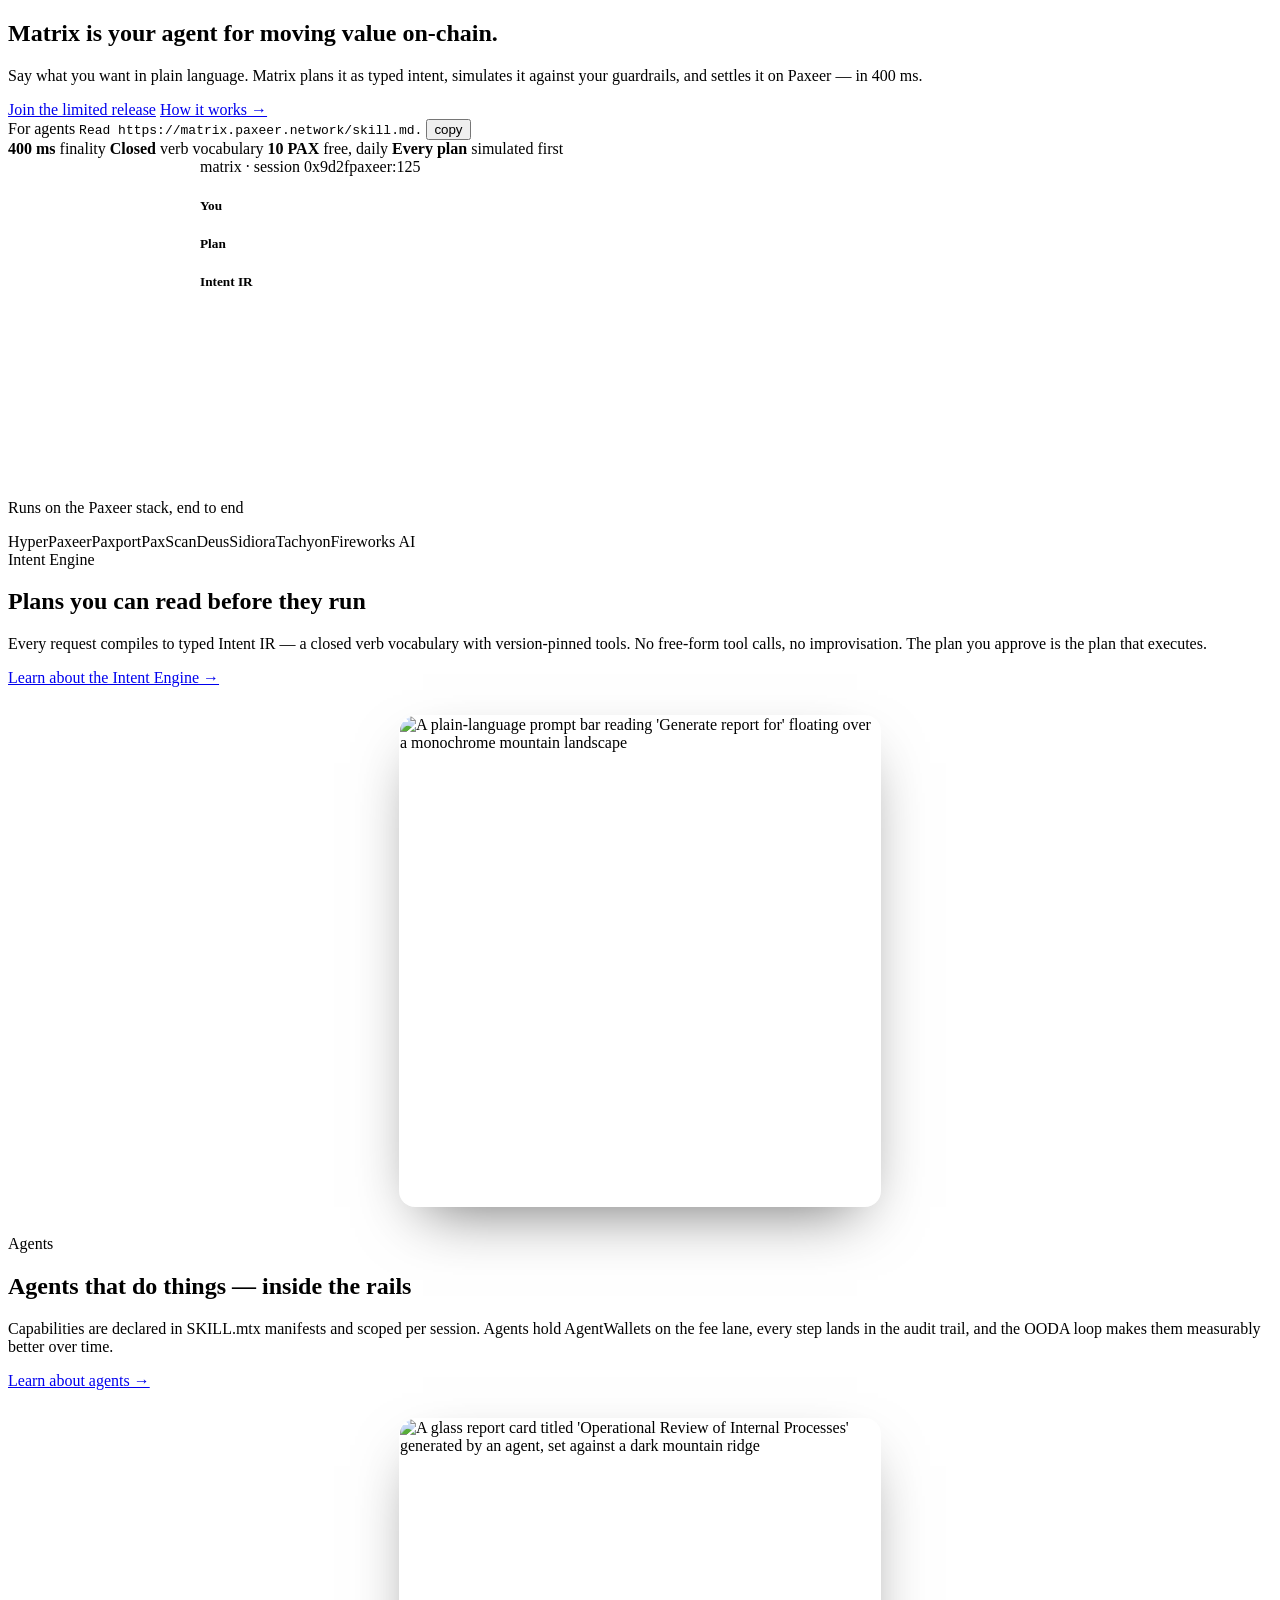
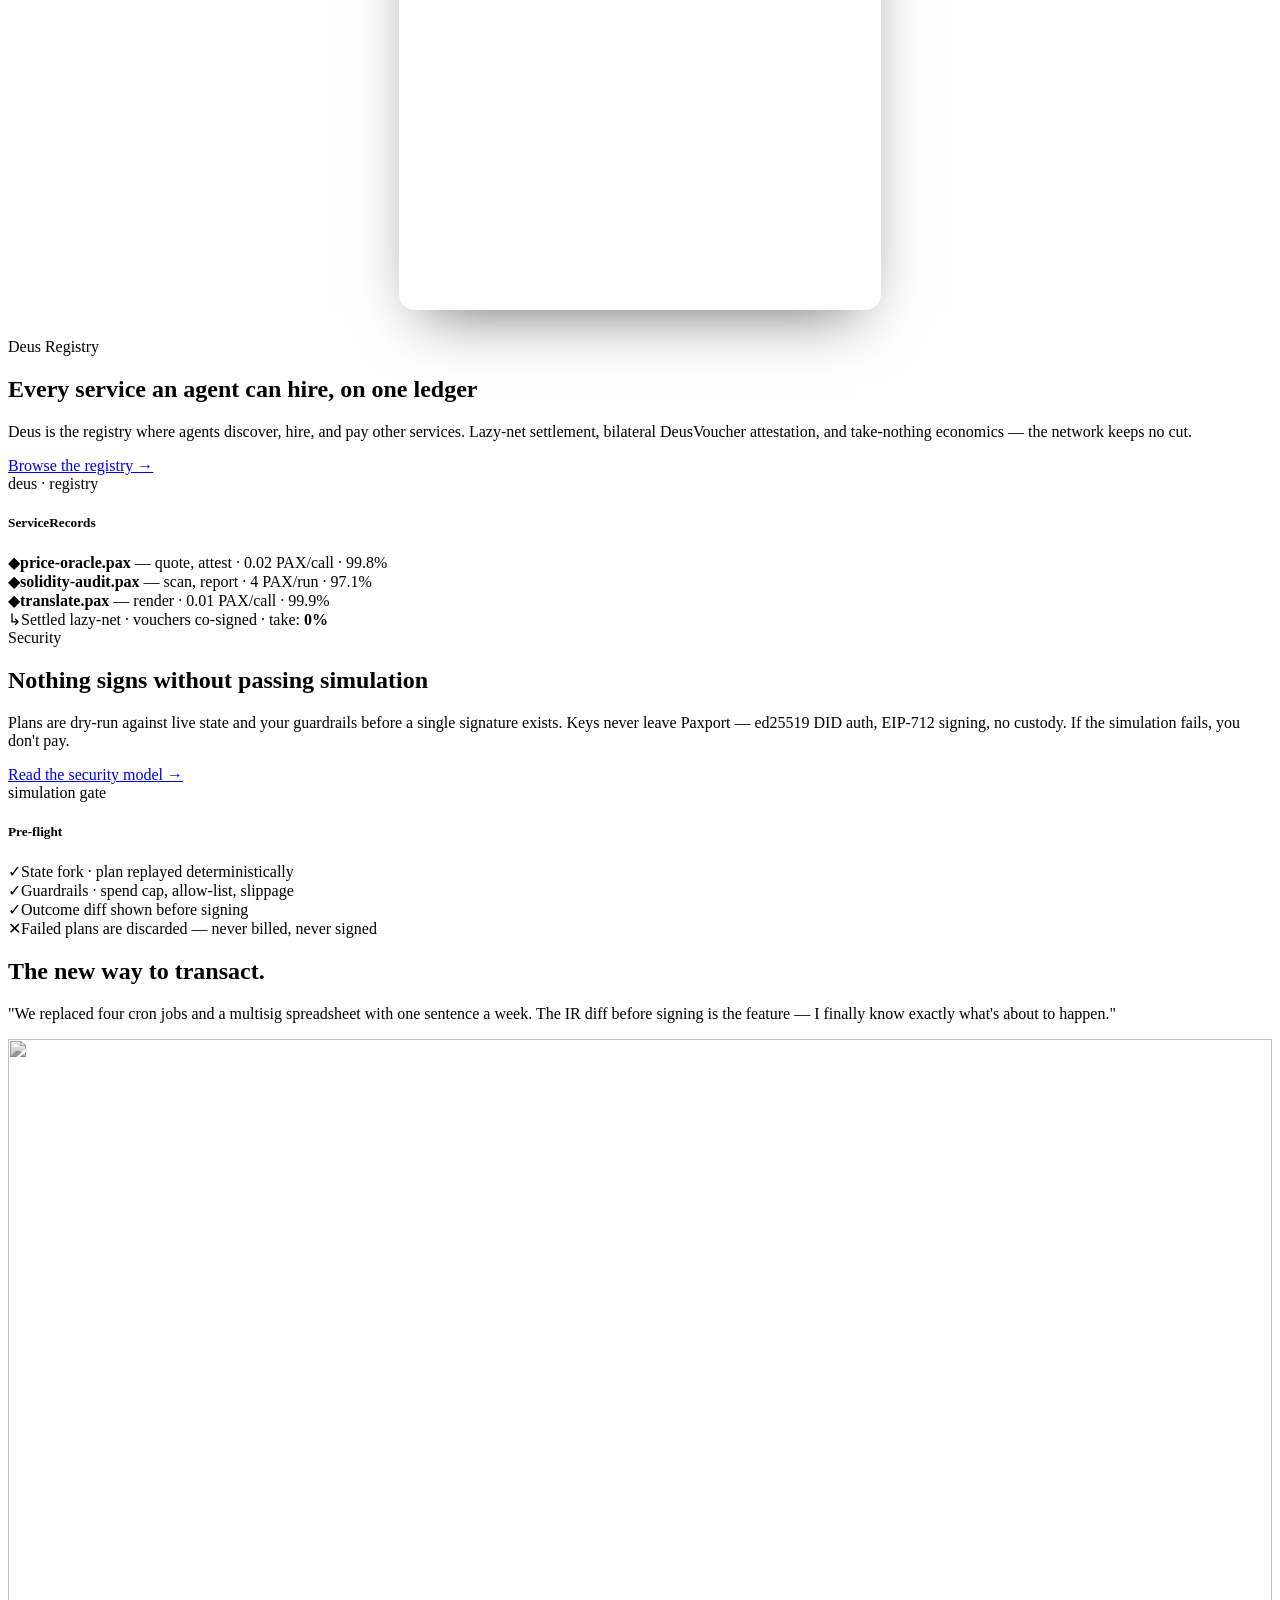
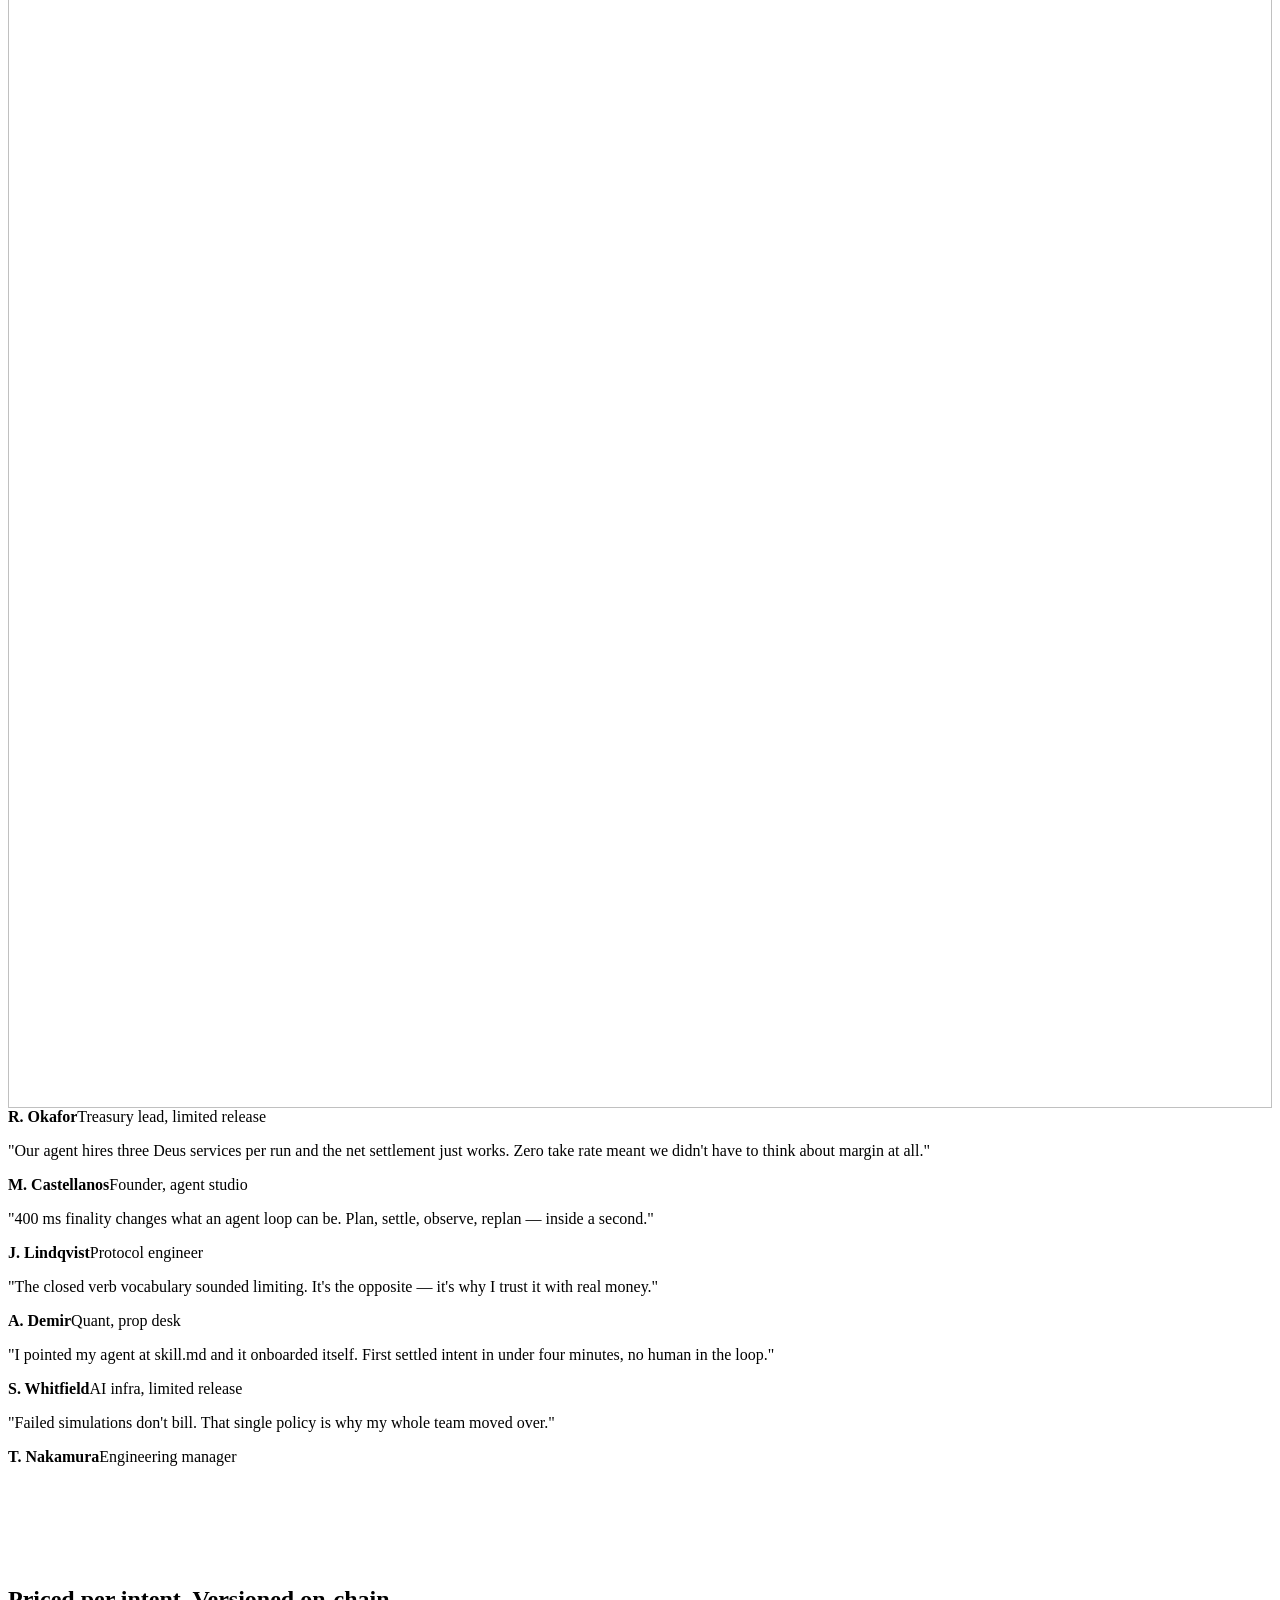
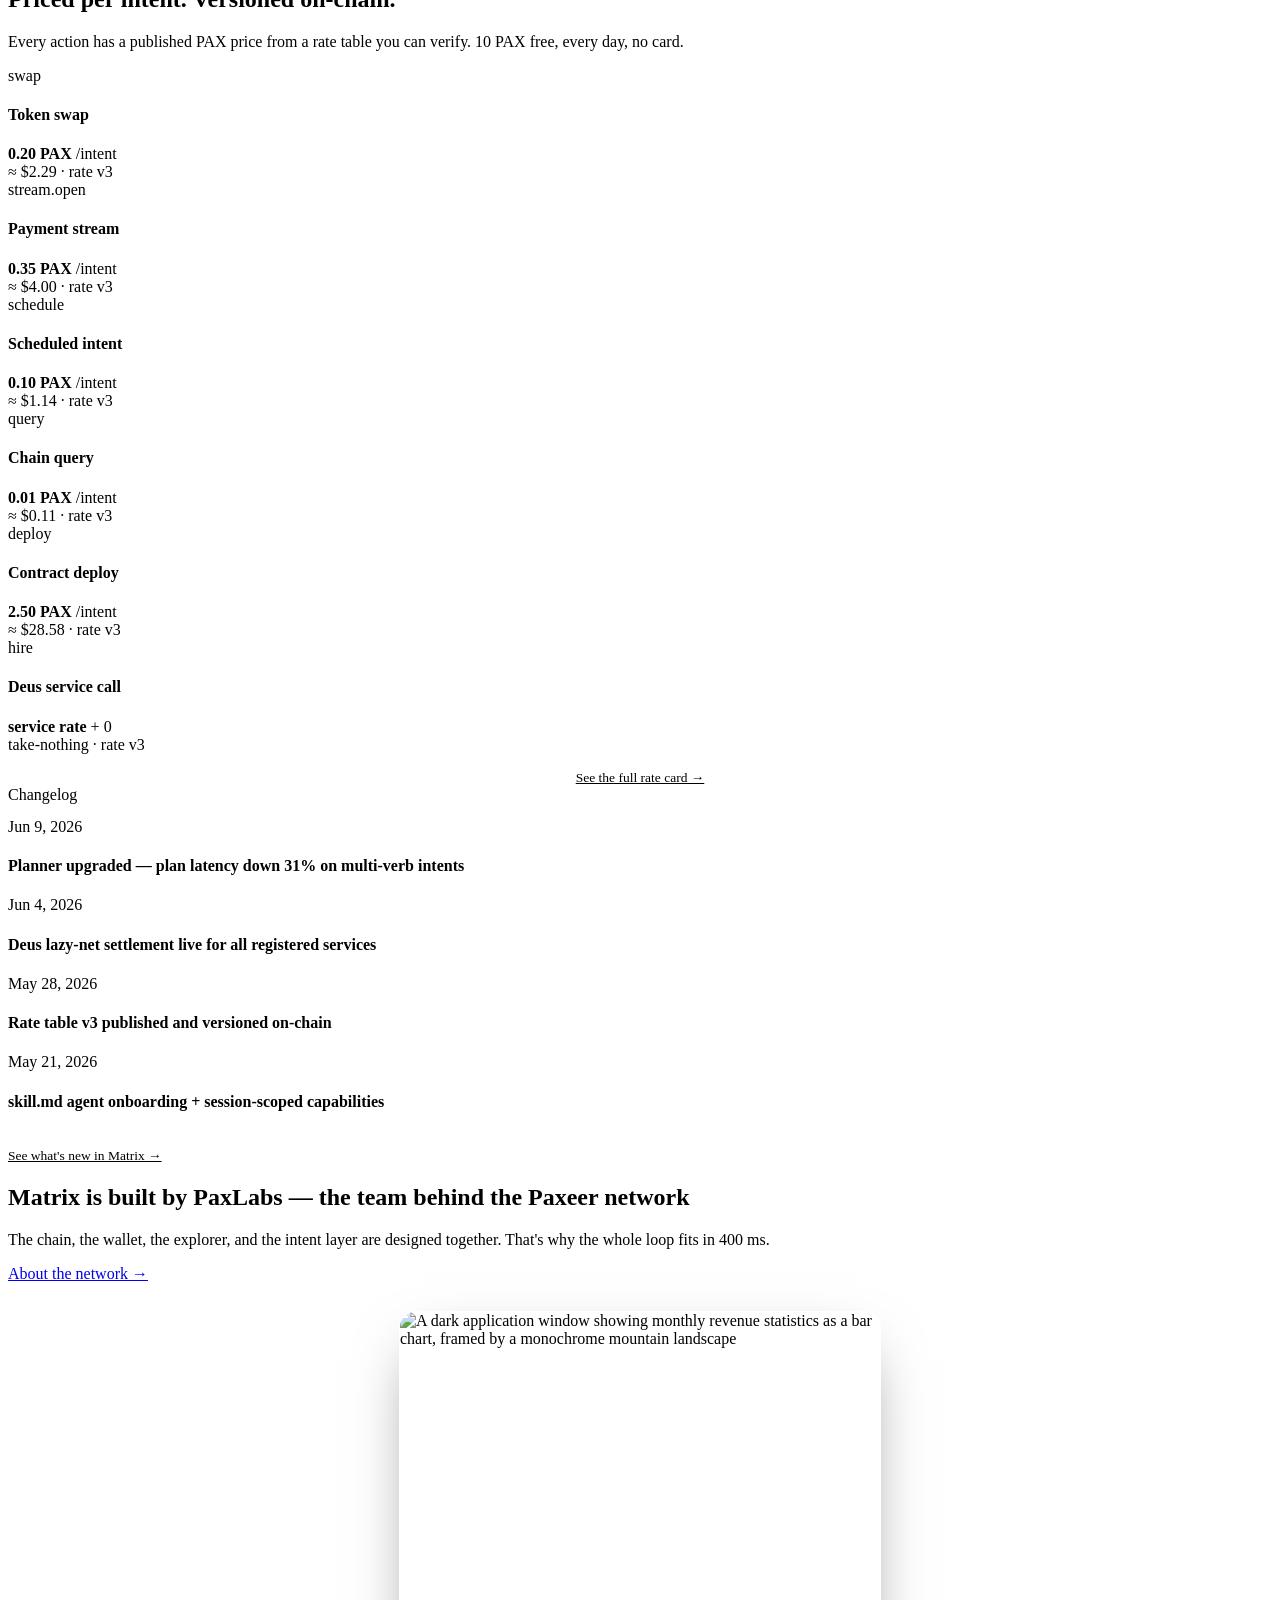
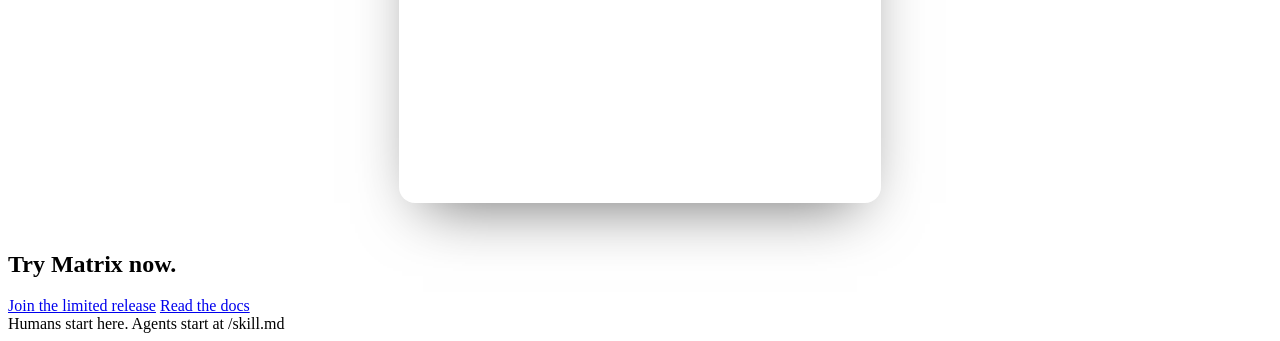
==== index.html @ 39740216 "Add files via upload" ====
<!doctype html>
<html lang="en">
<head>
<meta charset="utf-8">
<meta name="viewport" content="width=device-width,initial-scale=1">
<title>Matrix — your agent for moving value on-chain</title>
<meta name="description" content="Matrix turns plain language into typed, verifiable on-chain intents — planned, simulated, and settled on Paxeer in 400 ms.">
<link rel="preconnect" href="https://fonts.googleapis.com">
<link href="https://fonts.googleapis.com/css2?family=Geist:wght@400;500;600&family=Geist+Mono:wght@400;500&display=swap" rel="stylesheet">
<link rel="stylesheet" href="assets/style.css">
<style>
/* scene imagery */
.scene-img{display:block;width:100%;max-width:480px;margin:0 auto;border-radius:16px;border:1px solid rgba(255,255,255,.08);box-shadow:0 24px 60px -24px rgba(0,0,0,.6);object-fit:cover}
.scene.has-img{display:flex;align-items:center;justify-content:center;padding:28px}
.av.photo{background:none;overflow:hidden}
.av.photo img{width:100%;height:100%;object-fit:cover;object-position:top;display:block;filter:grayscale(1)}
</style>
</head>
<body data-page="home">
<div id="hdr"></div>

<!-- hero -->
<section class="hero wrap">
  <h1>Matrix is your agent for moving value on-chain.</h1>
  <p class="sub">Say what you want in plain language. Matrix plans it as typed intent, simulates it against your guardrails, and settles it on Paxeer — in 400 ms.</p>
  <div class="ctas">
    <a class="btn lg" href="limited-release.html">Join the limited release</a>
    <a class="btn lg ghost" href="product.html">How it works →</a>
  </div>
  <div class="agent-card">
    <span class="tag">For agents</span>
    <code>Read https://matrix.paxeer.network/skill.md.</code>
    <button data-copy="Read https://matrix.paxeer.network/skill.md.">copy</button>
  </div>
  <div class="stat-chips">
    <span class="chip"><b>400 ms</b> finality</span>
    <span class="chip"><b>Closed</b> verb vocabulary</span>
    <span class="chip"><b>10 PAX</b> free, daily</span>
    <span class="chip"><b>Every plan</b> simulated first</span>
  </div>

  <!-- hero scene: live intent trace -->
  <div class="scene" id="trace">
    <div class="win" style="max-width:880px;margin:0 auto">
      <div class="win-bar"><span class="dots"><span class="dot"></span><span class="dot"></span><span class="dot"></span></span><span class="title">matrix · session 0x9d2f</span><span style="font-family:var(--mono)">paxeer:125</span></div>
      <div class="win-body" style="flex-wrap:wrap">
        <div class="pane" style="min-width:240px">
          <h5>You</h5>
          <p id="t-prompt" style="font-size:13px;line-height:1.6;color:var(--ink)"></p>
          <h5 style="margin-top:22px">Plan</h5>
          <div id="t-plan"></div>
        </div>
        <div class="pane" style="min-width:280px;flex:1.3">
          <h5>Intent IR</h5>
          <pre class="code" id="t-ir" style="min-height:170px;white-space:pre-wrap"></pre>
        </div>
      </div>
    </div>
  </div>
</section>

<!-- logo wall -->
<section class="logos wrap rv">
  <p>Runs on the Paxeer stack, end to end</p>
  <div class="logo-row">
    <span>HyperPaxeer</span><span>Paxport</span><span>PaxScan</span><span>Deus</span><span>Sidiora</span><span>Tachyon</span><span>Fireworks AI</span>
  </div>
</section>

<!-- pillar 1: intent engine -->
<section class="block wrap rv">
  <div class="split">
    <div class="copy">
      <div class="eyebrow">Intent Engine</div>
      <h2>Plans you can read before they run</h2>
      <p>Every request compiles to typed Intent IR — a closed verb vocabulary with version-pinned tools. No free-form tool calls, no improvisation. The plan you approve is the plan that executes.</p>
      <a class="more" href="intent-engine.html">Learn about the Intent Engine →</a>
    </div>
    <div class="scene dusk has-img" style="margin-top:0">
      <img class="scene-img" src="assets/img/prompt-input.avif" width="512" height="490" alt="A plain-language prompt bar reading 'Generate report for' floating over a monochrome mountain landscape" loading="lazy">
    </div>
  </div>
</section>

<!-- pillar 2: agents -->
<section class="block wrap rv">
  <div class="split rev">
    <div class="copy">
      <div class="eyebrow">Agents</div>
      <h2>Agents that do things — inside the rails</h2>
      <p>Capabilities are declared in SKILL.mtx manifests and scoped per session. Agents hold AgentWallets on the fee lane, every step lands in the audit trail, and the OODA loop makes them measurably better over time.</p>
      <a class="more" href="agents.html">Learn about agents →</a>
    </div>
    <div class="scene field has-img" style="margin-top:0">
      <img class="scene-img" src="assets/img/agent-report.avif" width="512" height="490" alt="A glass report card titled 'Operational Review of Internal Processes' generated by an agent, set against a dark mountain ridge" loading="lazy">
    </div>
  </div>
</section>

<!-- pillar 3: deus -->
<section class="block wrap rv">
  <div class="split">
    <div class="copy">
      <div class="eyebrow">Deus Registry</div>
      <h2>Every service an agent can hire, on one ledger</h2>
      <p>Deus is the registry where agents discover, hire, and pay other services. Lazy-net settlement, bilateral DeusVoucher attestation, and take-nothing economics — the network keeps no cut.</p>
      <a class="more" href="deus.html">Browse the registry →</a>
    </div>
    <div class="scene" style="margin-top:0">
      <div class="win">
        <div class="win-bar"><span class="dots"><span class="dot"></span><span class="dot"></span><span class="dot"></span></span><span class="title">deus · registry</span></div>
        <div class="pane">
          <h5>ServiceRecords</h5>
          <div class="row done"><span class="ic">◆</span><span><b>price-oracle.pax</b> — quote, attest · 0.02 PAX/call · 99.8%</span></div>
          <div class="row done"><span class="ic">◆</span><span><b>solidity-audit.pax</b> — scan, report · 4 PAX/run · 97.1%</span></div>
          <div class="row done"><span class="ic">◆</span><span><b>translate.pax</b> — render · 0.01 PAX/call · 99.9%</span></div>
          <div class="row"><span class="ic">↳</span><span>Settled lazy-net · vouchers co-signed · take: <b>0%</b></span></div>
        </div>
      </div>
    </div>
  </div>
</section>

<!-- pillar 4: security -->
<section class="block wrap rv">
  <div class="split rev">
    <div class="copy">
      <div class="eyebrow">Security</div>
      <h2>Nothing signs without passing simulation</h2>
      <p>Plans are dry-run against live state and your guardrails before a single signature exists. Keys never leave Paxport — ed25519 DID auth, EIP-712 signing, no custody. If the simulation fails, you don't pay.</p>
      <a class="more" href="security.html">Read the security model →</a>
    </div>
    <div class="scene dusk" style="margin-top:0">
      <div class="win">
        <div class="win-bar"><span class="dots"><span class="dot"></span><span class="dot"></span><span class="dot"></span></span><span class="title">simulation gate</span></div>
        <div class="pane">
          <h5>Pre-flight</h5>
          <div class="row done"><span class="ic">✓</span><span>State fork · plan replayed deterministically</span></div>
          <div class="row done"><span class="ic">✓</span><span>Guardrails · spend cap, allow-list, slippage</span></div>
          <div class="row done"><span class="ic">✓</span><span>Outcome diff shown before signing</span></div>
          <div class="row"><span class="ic">✕</span><span style="color:var(--warn)">Failed plans are discarded — never billed, never signed</span></div>
        </div>
      </div>
    </div>
  </div>
</section>

<!-- quotes -->
<section class="center-h wrap rv">
  <h2>The new way to transact.</h2>
</section>
<section class="wrap rv" style="padding-bottom:30px">
  <div class="quotes">
    <div class="quote"><p>"We replaced four cron jobs and a multisig spreadsheet with one sentence a week. The IR diff before signing is the feature — I finally know exactly what's about to happen."</p><div class="who"><span class="av photo"><img src="assets/img/portrait-halftone.avif" width="250" height="330" alt="" loading="lazy"></span><div><b>R. Okafor</b><span>Treasury lead, limited release</span></div></div></div>
    <div class="quote"><p>"Our agent hires three Deus services per run and the net settlement just works. Zero take rate meant we didn't have to think about margin at all."</p><div class="who"><span class="av g2"></span><div><b>M. Castellanos</b><span>Founder, agent studio</span></div></div></div>
    <div class="quote"><p>"400 ms finality changes what an agent loop can be. Plan, settle, observe, replan — inside a second."</p><div class="who"><span class="av g3"></span><div><b>J. Lindqvist</b><span>Protocol engineer</span></div></div></div>
    <div class="quote"><p>"The closed verb vocabulary sounded limiting. It's the opposite — it's why I trust it with real money."</p><div class="who"><span class="av g2"></span><div><b>A. Demir</b><span>Quant, prop desk</span></div></div></div>
    <div class="quote"><p>"I pointed my agent at skill.md and it onboarded itself. First settled intent in under four minutes, no human in the loop."</p><div class="who"><span class="av"></span><div><b>S. Whitfield</b><span>AI infra, limited release</span></div></div></div>
    <div class="quote"><p>"Failed simulations don't bill. That single policy is why my whole team moved over."</p><div class="who"><span class="av g3"></span><div><b>T. Nakamura</b><span>Engineering manager</span></div></div></div>
  </div>
</section>

<!-- pricing strip -->
<section class="center-h wrap rv" style="padding-top:70px">
  <h2>Priced per intent. Versioned on-chain.</h2>
  <p>Every action has a published PAX price from a rate table you can verify. 10 PAX free, every day, no card.</p>
</section>
<section class="wrap rv">
  <div class="rate-scroll">
    <div class="rate"><span class="v">swap</span><h4>Token swap</h4><div class="p"><b>0.20 PAX</b> /intent</div><div class="usd">≈ $2.29 · rate v3</div></div>
    <div class="rate"><span class="v">stream.open</span><h4>Payment stream</h4><div class="p"><b>0.35 PAX</b> /intent</div><div class="usd">≈ $4.00 · rate v3</div></div>
    <div class="rate"><span class="v">schedule</span><h4>Scheduled intent</h4><div class="p"><b>0.10 PAX</b> /intent</div><div class="usd">≈ $1.14 · rate v3</div></div>
    <div class="rate"><span class="v">query</span><h4>Chain query</h4><div class="p"><b>0.01 PAX</b> /intent</div><div class="usd">≈ $0.11 · rate v3</div></div>
    <div class="rate"><span class="v">deploy</span><h4>Contract deploy</h4><div class="p"><b>2.50 PAX</b> /intent</div><div class="usd">≈ $28.58 · rate v3</div></div>
    <div class="rate"><span class="v">hire</span><h4>Deus service call</h4><div class="p"><b>service rate</b> + 0</div><div class="usd">take-nothing · rate v3</div></div>
  </div>
  <div style="text-align:center;margin-top:14px"><a class="more" style="font-size:13.5px;color:var(--accent);font-weight:500" href="pricing.html">See the full rate card →</a></div>
</section>

<!-- changelog -->
<section class="block wrap rv">
  <div class="eyebrow">Changelog</div>
  <div class="clog" style="margin-top:14px">
    <div class="card"><span class="date">Jun 9, 2026</span><h4>Planner upgraded — plan latency down 31% on multi-verb intents</h4></div>
    <div class="card"><span class="date">Jun 4, 2026</span><h4>Deus lazy-net settlement live for all registered services</h4></div>
    <div class="card"><span class="date">May 28, 2026</span><h4>Rate table v3 published and versioned on-chain</h4></div>
    <div class="card"><span class="date">May 21, 2026</span><h4>skill.md agent onboarding + session-scoped capabilities</h4></div>
  </div>
  <a class="more" style="display:inline-block;margin-top:16px;font-size:13.5px;color:var(--accent);font-weight:500" href="developers.html#changelog">See what's new in Matrix →</a>
</section>

<!-- research band -->
<section class="block wrap rv">
  <div class="split">
    <div class="copy">
      <h2>Matrix is built by PaxLabs — the team behind the Paxeer network</h2>
      <p>The chain, the wallet, the explorer, and the intent layer are designed together. That's why the whole loop fits in 400 ms.</p>
      <a class="more" href="network.html">About the network →</a>
    </div>
    <div class="scene field has-img" style="margin-top:0">
      <img class="scene-img" src="assets/img/stats-window.avif" width="512" height="490" alt="A dark application window showing monthly revenue statistics as a bar chart, framed by a monochrome mountain landscape" loading="lazy">
    </div>
  </div>
</section>

<!-- closer -->
<section class="closer wrap rv">
  <h2>Try Matrix now.</h2>
  <div class="ctas">
    <a class="btn lg accent" href="limited-release.html">Join the limited release</a>
    <a class="btn lg ghost" href="developers.html">Read the docs</a>
  </div>
  <div class="note">Humans start here. Agents start at /skill.md</div>
</section>

<div id="ftr"></div>
<script src="assets/site.js"></script>
</body>
</html>
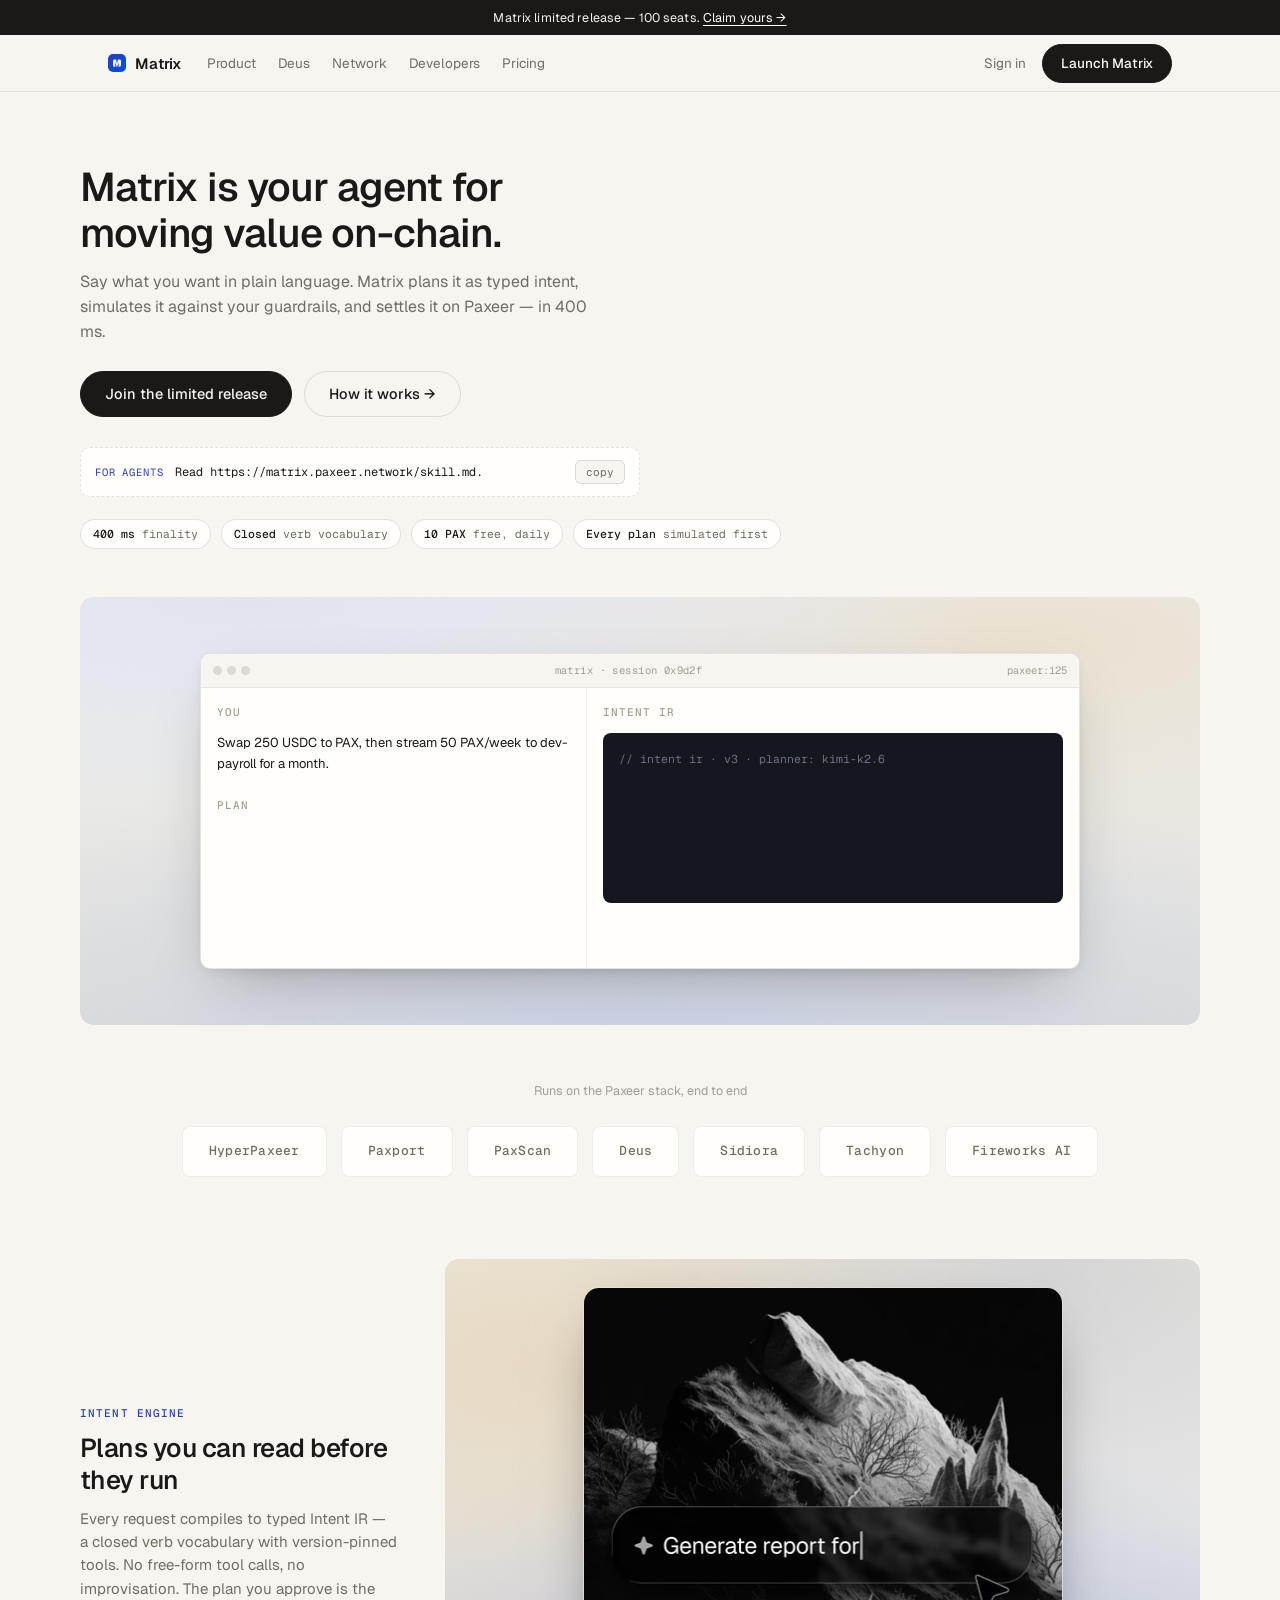
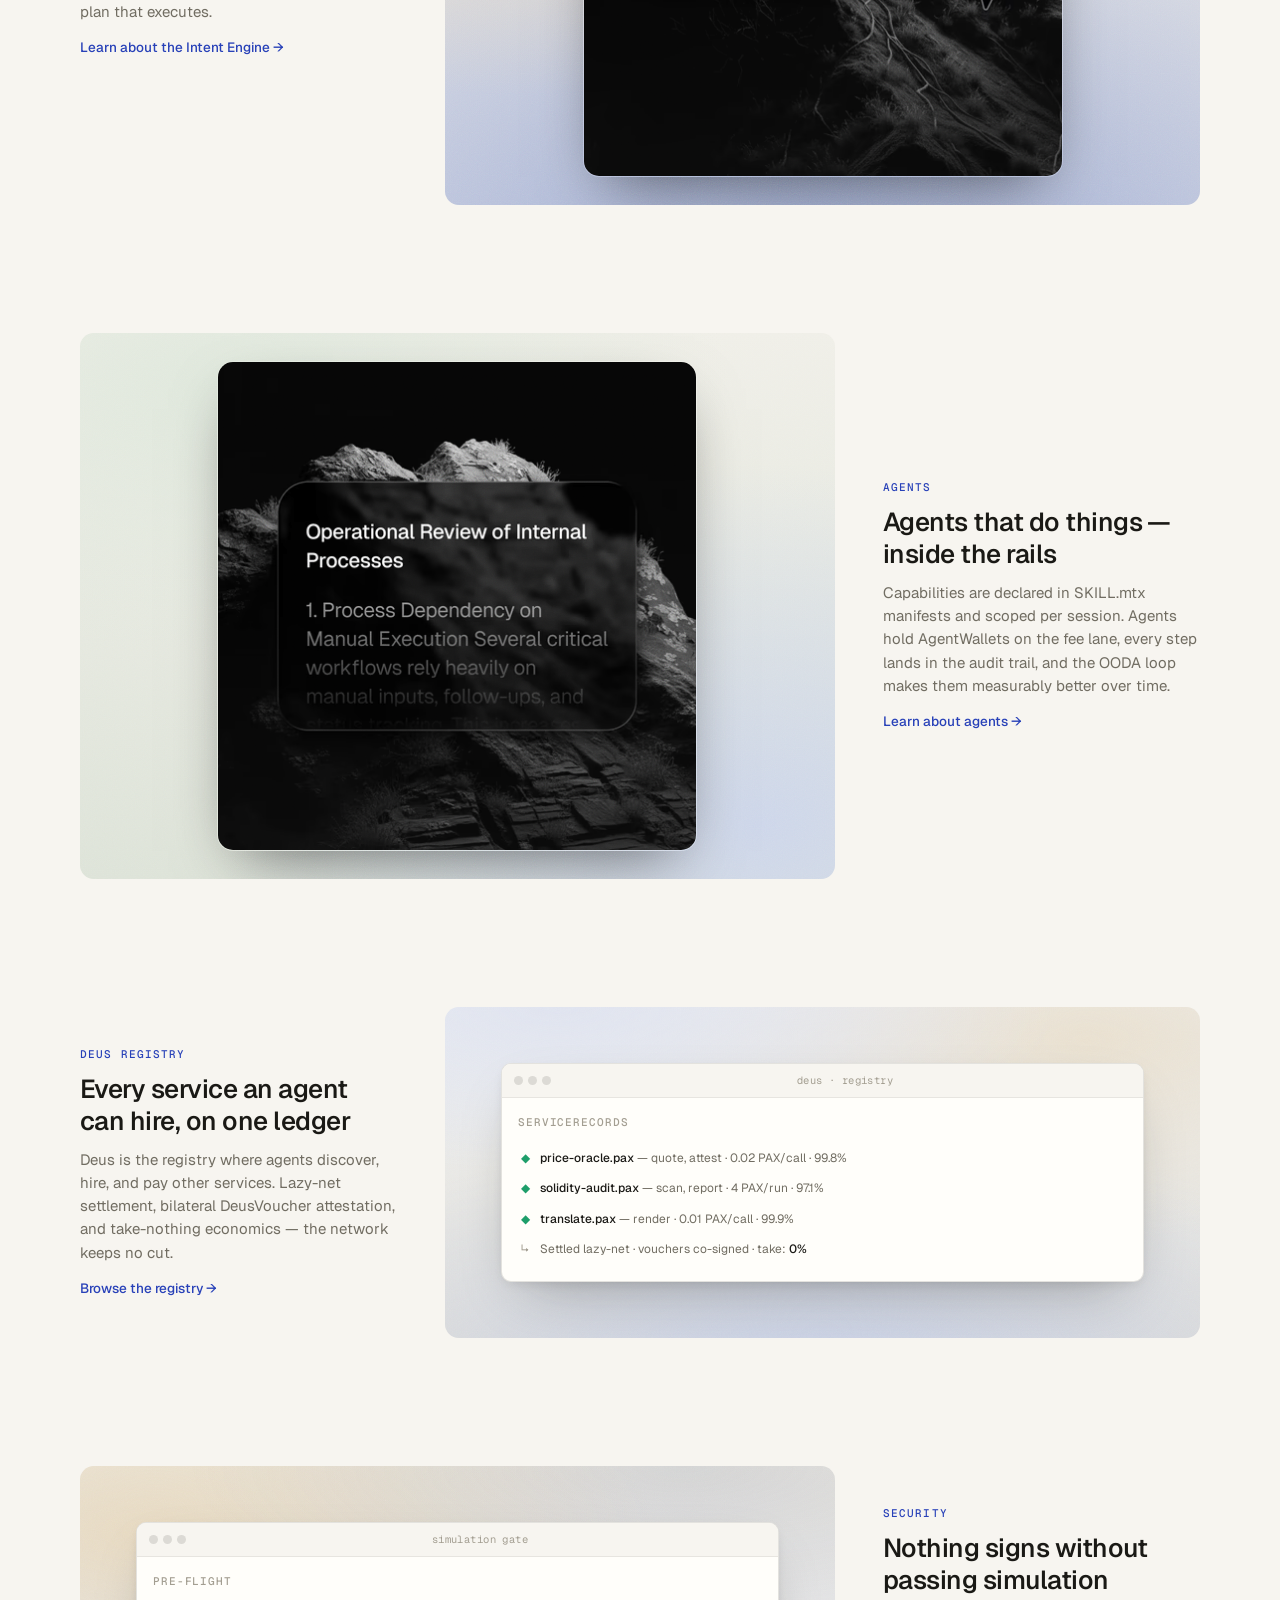
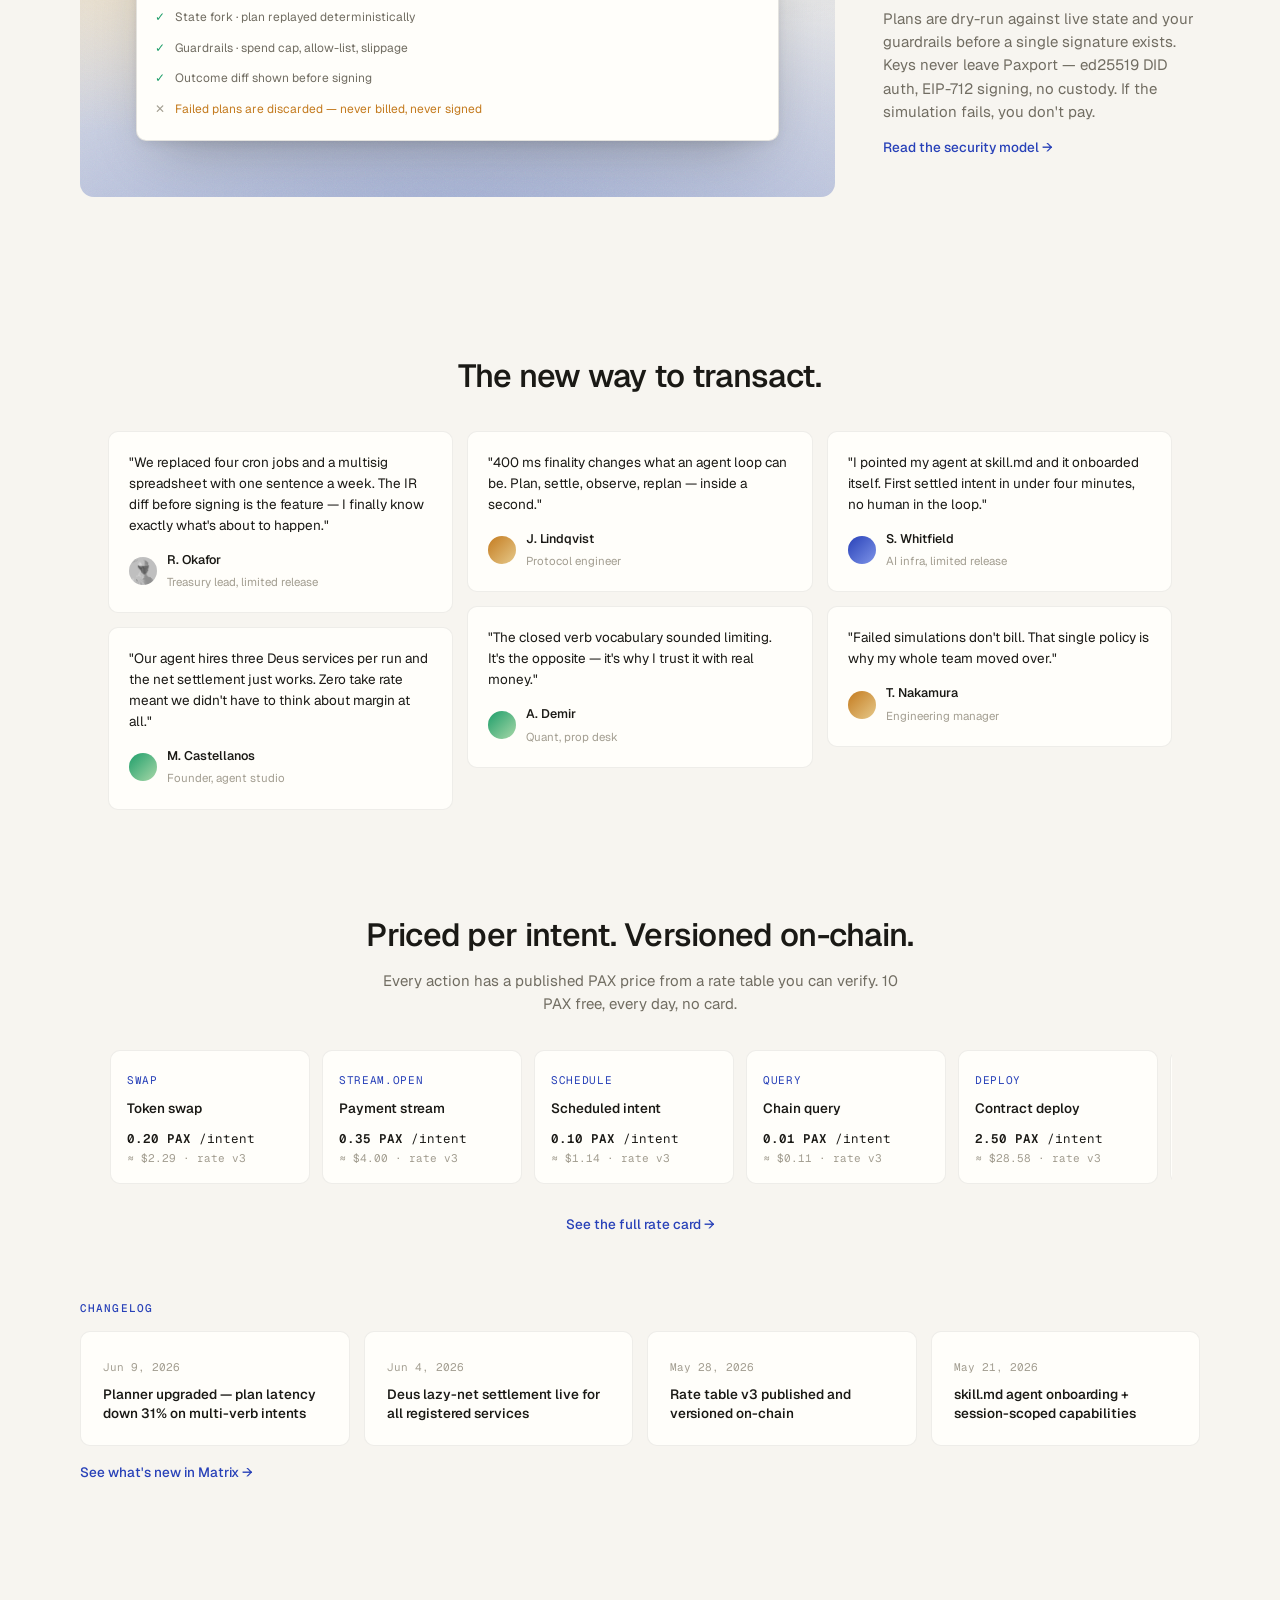
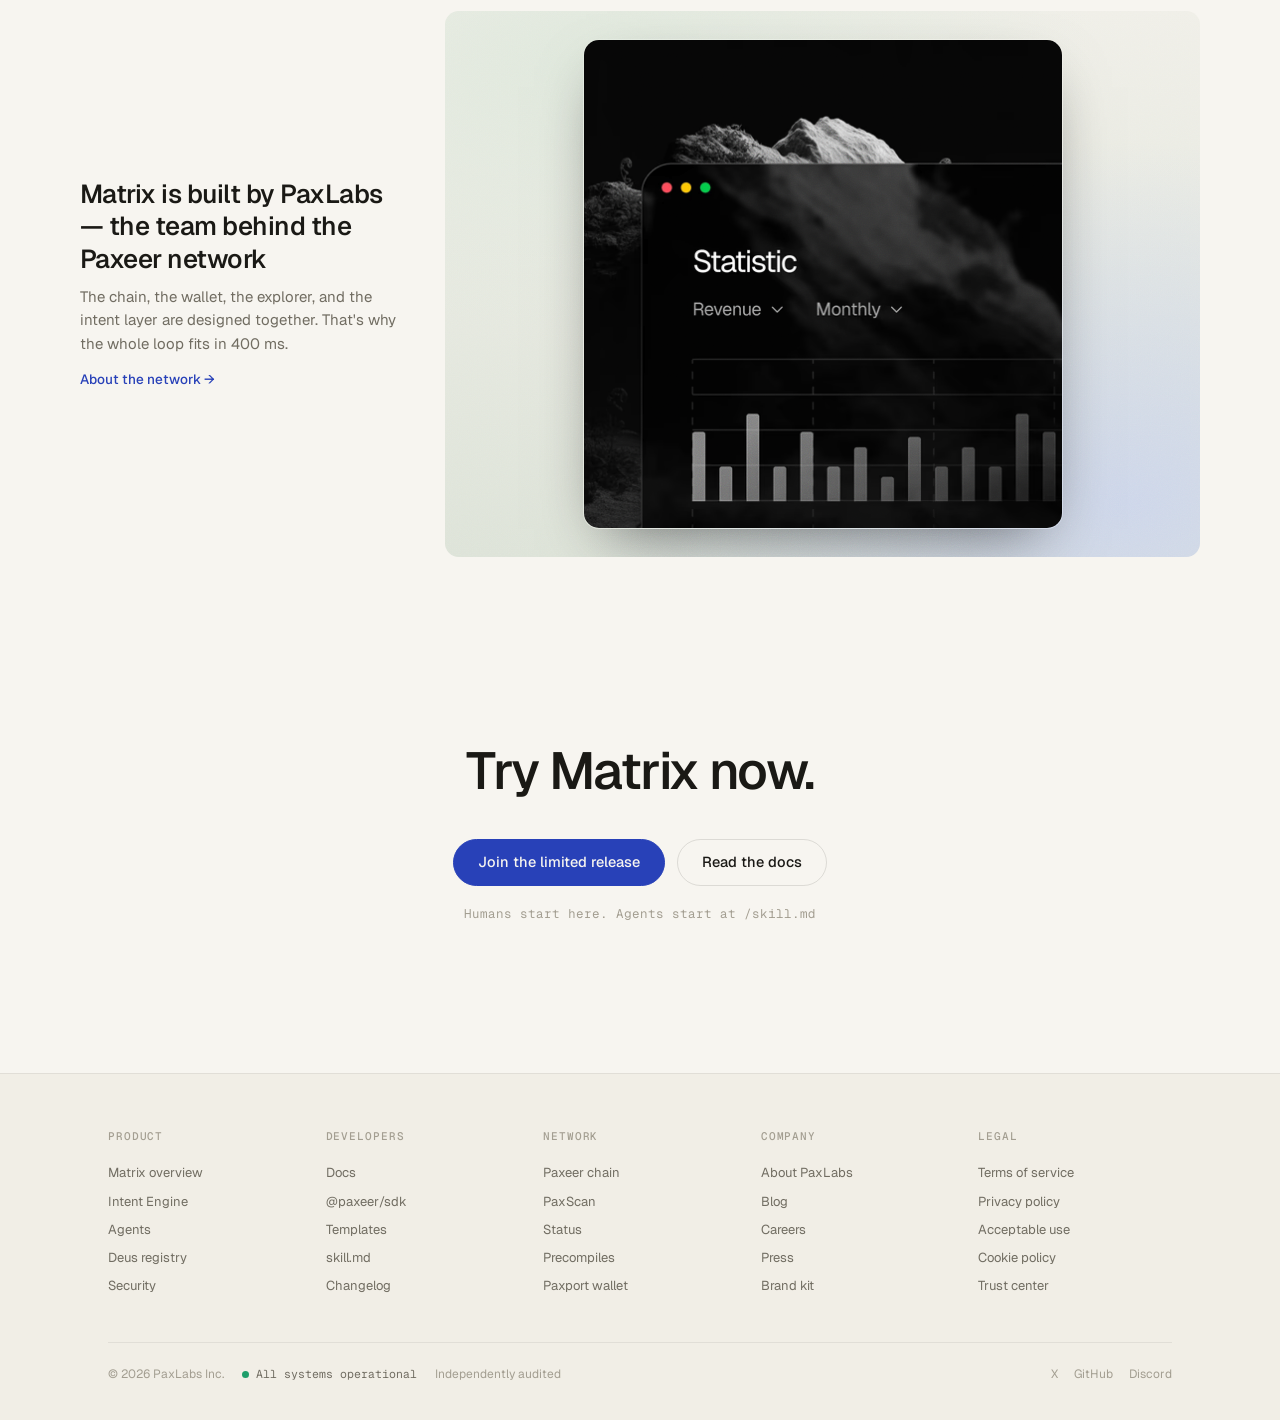
==== commit d2d0317b: "Add files via upload" ====
--- a/index.html
+++ b/index.html
@@ -3,6 +3,7 @@
 <head>
 <meta charset="utf-8">
 <meta name="viewport" content="width=device-width,initial-scale=1">
+<meta http-equiv="Content-Security-Policy" content="upgrade-insecure-requests">
 <title>Matrix — your agent for moving value on-chain</title>
 <meta name="description" content="Matrix turns plain language into typed, verifiable on-chain intents — planned, simulated, and settled on Paxeer in 400 ms.">
 <link rel="preconnect" href="https://fonts.googleapis.com">
--- a/assets/style.css
+++ b/assets/style.css
@@ -0,0 +1,356 @@
+/* Matrix marketing site — Cursor-reference styling, Paxeer brand accent.
+   Tokens: paper #F7F5F0 · ink #1A1915 · accent (Paxeer Ink) #2841B8 · interactive #004CED */
+
+:root{
+  --paper:#f7f5f0;
+  --paper-2:#f1eee6;
+  --card:#fffefa;
+  --ink:#1a1915;
+  --mute:#716d62;
+  --faint:#a39e91;
+  --line:rgba(26,25,21,.12);
+  --line-soft:rgba(26,25,21,.07);
+  --accent:#2841b8;
+  --accent-2:#004ced;
+  --ok:#1e9e6a;
+  --warn:#c47b1f;
+  --code-bg:#15171f;
+  --code-ink:#d8dbe6;
+  --radius:10px;
+  --maxw:1120px;
+  --font:"Geist",-apple-system,"Segoe UI",sans-serif;
+  --mono:"Geist Mono",ui-monospace,"SF Mono",monospace;
+}
+*{box-sizing:border-box;margin:0;padding:0}
+html{scroll-behavior:smooth}
+@media (prefers-reduced-motion:reduce){
+  html{scroll-behavior:auto}
+  *,*:before,*:after{animation-duration:.01ms!important;animation-iteration-count:1!important;transition-duration:.01ms!important}
+}
+body{
+  font-family:var(--font);
+  background:var(--paper);
+  color:var(--ink);
+  font-size:15px;
+  line-height:1.55;
+  -webkit-font-smoothing:antialiased;
+  text-rendering:optimizeLegibility;
+}
+a{color:inherit;text-decoration:none}
+img{max-width:100%;display:block}
+::selection{background:rgba(40,65,184,.18)}
+
+.wrap{max-width:var(--maxw);margin:0 auto;padding:0 28px}
+@media(max-width:640px){.wrap{padding:0 18px}}
+
+/* ---------- header ---------- */
+.banner{
+  background:var(--ink);color:#f3f1ea;font-size:12.5px;text-align:center;
+  padding:8px 16px;letter-spacing:.01em;
+}
+.banner a{color:#fff;text-decoration:underline;text-underline-offset:3px}
+header.site{
+  position:sticky;top:0;z-index:50;
+  background:color-mix(in srgb,var(--paper) 88%,transparent);
+  backdrop-filter:blur(12px);
+  border-bottom:1px solid var(--line-soft);
+}
+.nav{display:flex;align-items:center;gap:26px;height:56px}
+.brand{display:flex;align-items:center;gap:9px;font-weight:600;letter-spacing:-.01em;font-size:15px}
+.brand .mark{
+  width:18px;height:18px;border-radius:5px;flex:none;
+  background:
+    linear-gradient(135deg,var(--accent),var(--accent-2));
+  position:relative;
+}
+.brand .mark:after{
+  content:"";position:absolute;inset:5px;border-radius:2px;
+  background:var(--paper);clip-path:polygon(0 0,38% 0,50% 55%,62% 0,100% 0,100% 100%,72% 100%,72% 38%,50% 100%,28% 38%,28% 100%,0 100%);
+}
+.nav-links{display:flex;gap:22px;font-size:13.5px;color:var(--mute)}
+.nav-links a{padding:6px 0}
+.nav-links a:hover,.nav-links a.active{color:var(--ink)}
+.nav-right{margin-left:auto;display:flex;align-items:center;gap:16px;font-size:13.5px}
+.nav-right .signin{color:var(--mute)}
+.nav-right .signin:hover{color:var(--ink)}
+.btn{
+  display:inline-flex;align-items:center;gap:8px;
+  background:var(--ink);color:var(--paper);
+  border:1px solid var(--ink);border-radius:999px;
+  font-size:13.5px;font-weight:500;font-family:var(--font);
+  padding:8px 18px;cursor:pointer;white-space:nowrap;
+  transition:background .15s,transform .15s;
+}
+.btn:hover{background:#000}
+.btn.lg{padding:11px 24px;font-size:14.5px}
+.btn.ghost{background:transparent;color:var(--ink);border-color:var(--line)}
+.btn.ghost:hover{background:var(--paper-2);border-color:var(--ink)}
+.btn.accent{background:var(--accent);border-color:var(--accent)}
+.btn.accent:hover{background:var(--accent-2);border-color:var(--accent-2)}
+.menu-btn{display:none;margin-left:auto;background:none;border:0;font-size:22px;cursor:pointer;color:var(--ink)}
+@media(max-width:880px){
+  .nav-links,.nav-right{display:none}
+  .menu-btn{display:block}
+  .nav.open .nav-links{
+    display:flex;flex-direction:column;position:absolute;top:56px;left:0;right:0;
+    background:var(--paper);border-bottom:1px solid var(--line);padding:18px 28px 24px;gap:14px;font-size:15px;
+  }
+  .nav.open .nav-right{display:flex;position:absolute;top:calc(56px + 235px);left:0;right:0;background:var(--paper);padding:0 28px 22px;border-bottom:1px solid var(--line)}
+}
+
+/* ---------- hero ---------- */
+.hero{padding:72px 0 0}
+.hero h1{
+  font-size:clamp(28px,4vw,40px);
+  font-weight:550;letter-spacing:-.025em;line-height:1.15;
+  max-width:560px;
+}
+.hero .sub{margin-top:14px;color:var(--mute);max-width:520px;font-size:16px}
+.hero .ctas{display:flex;gap:12px;margin-top:26px;flex-wrap:wrap;align-items:center}
+.agent-card{
+  margin-top:30px;max-width:560px;
+  border:1px dashed var(--line);border-radius:var(--radius);
+  background:var(--card);padding:12px 14px;
+  display:flex;align-items:center;gap:12px;font-size:12.5px;
+}
+.agent-card .tag{flex:none;font-family:var(--mono);font-size:10.5px;letter-spacing:.08em;color:var(--accent);text-transform:uppercase}
+.agent-card code{font-family:var(--mono);color:var(--ink);font-size:12px;overflow-x:auto;white-space:nowrap;flex:1}
+.agent-card button{
+  flex:none;border:1px solid var(--line);background:var(--paper);border-radius:6px;
+  font-family:var(--mono);font-size:11px;padding:4px 10px;cursor:pointer;color:var(--mute);
+}
+.agent-card button:hover{color:var(--ink);border-color:var(--ink)}
+.stat-chips{display:flex;gap:10px;margin-top:22px;flex-wrap:wrap}
+.chip{
+  font-family:var(--mono);font-size:11.5px;color:var(--mute);
+  border:1px solid var(--line);border-radius:999px;padding:5px 12px;background:var(--card);
+}
+.chip b{color:var(--ink);font-weight:500}
+
+/* ---------- scene (painterly backdrop + window) ---------- */
+.scene{
+  margin-top:48px;border-radius:14px;overflow:hidden;position:relative;
+  padding:clamp(20px,5vw,56px);
+  background:
+    radial-gradient(120% 90% at 15% 0%,#dfe3ef 0%,transparent 55%),
+    radial-gradient(110% 100% at 85% 10%,#e9e0cf 0%,transparent 60%),
+    radial-gradient(130% 110% at 50% 110%,#c6cfe6 0%,transparent 65%),
+    linear-gradient(180deg,#eef0f4,#e3e0d6);
+}
+.scene:after{ /* grain */
+  content:"";position:absolute;inset:0;pointer-events:none;opacity:.5;mix-blend-mode:overlay;
+  background-image:url("data:image/svg+xml,%3Csvg xmlns='http://www.w3.org/2000/svg' width='160' height='160'%3E%3Cfilter id='n'%3E%3CfeTurbulence type='fractalNoise' baseFrequency='0.9' numOctaves='2'/%3E%3C/filter%3E%3Crect width='100%25' height='100%25' filter='url(%23n)' opacity='0.35'/%3E%3C/svg%3E");
+}
+.scene.dusk{
+  background:
+    radial-gradient(120% 90% at 80% 0%,#2e3a6e22 0%,transparent 55%),
+    radial-gradient(110% 100% at 10% 20%,#e7d9c0 0%,transparent 60%),
+    radial-gradient(140% 120% at 50% 115%,#9aa8cf 0%,transparent 70%),
+    linear-gradient(180deg,#edebe3,#d9dce8);
+}
+.scene.field{
+  background:
+    radial-gradient(120% 90% at 20% 10%,#dfe8dc 0%,transparent 55%),
+    radial-gradient(120% 110% at 90% 90%,#cdd6ea 0%,transparent 60%),
+    linear-gradient(180deg,#f0efe8,#dde3d8);
+}
+
+/* window mock */
+.win{
+  position:relative;z-index:1;
+  background:var(--card);border:1px solid var(--line);border-radius:10px;
+  box-shadow:0 24px 60px -24px rgba(26,25,21,.35),0 4px 14px -6px rgba(26,25,21,.18);
+  overflow:hidden;font-size:12px;
+}
+.win-bar{
+  display:flex;align-items:center;gap:8px;height:34px;padding:0 12px;
+  border-bottom:1px solid var(--line-soft);background:var(--paper);
+  font-family:var(--mono);font-size:10.5px;color:var(--faint);
+}
+.dots{display:flex;gap:5px}
+.dot{width:9px;height:9px;border-radius:50%;background:var(--line)}
+.win-bar .title{margin:0 auto;letter-spacing:.04em}
+.win-body{display:flex;min-height:280px}
+.pane{padding:16px;flex:1;min-width:0}
+.pane+.pane{border-left:1px solid var(--line-soft)}
+.pane h5{font-size:11px;font-family:var(--mono);letter-spacing:.08em;text-transform:uppercase;color:var(--faint);font-weight:500;margin-bottom:12px}
+.pane .row{display:flex;gap:8px;align-items:flex-start;padding:6px 0;color:var(--mute);font-size:12px}
+.pane .row .ic{flex:none;width:14px;text-align:center;color:var(--faint)}
+.pane .row.done .ic{color:var(--ok)}
+.pane .row.live .ic{color:var(--accent-2)}
+.pane .row b{color:var(--ink);font-weight:500}
+.code{
+  font-family:var(--mono);font-size:11.5px;line-height:1.7;
+  background:var(--code-bg);color:var(--code-ink);
+  padding:16px;border-radius:8px;overflow-x:auto;
+}
+.code .k{color:#8fb4ff}.code .s{color:#a8d8a8}.code .n{color:#e6c98a}.code .c{color:#6b7188}.code .p{color:#c792ea}
+.code.light{background:#f4f2ea;color:#3c3a32;border:1px solid var(--line-soft)}
+.code.light .k{color:var(--accent)}.code.light .s{color:#3d7a4e}.code.light .n{color:#9a6310}.code.light .c{color:#a39e91}
+.caret{display:inline-block;width:7px;height:13px;background:var(--accent-2);vertical-align:-2px;animation:blink 1s steps(1) infinite}
+@keyframes blink{50%{opacity:0}}
+.txlink{font-family:var(--mono);font-size:11px;color:var(--accent-2)}
+
+/* ---------- logo wall ---------- */
+.logos{padding:56px 0 18px;text-align:center}
+.logos p{font-size:12.5px;color:var(--faint);margin-bottom:26px}
+.logo-row{display:flex;flex-wrap:wrap;justify-content:center;gap:14px}
+.logo-row span{
+  font-family:var(--mono);font-size:13px;letter-spacing:.02em;color:var(--mute);
+  border:1px solid var(--line-soft);background:var(--card);border-radius:8px;padding:14px 26px;
+  font-weight:500;
+}
+
+/* ---------- sections ---------- */
+section.block{padding:64px 0}
+.split{display:grid;grid-template-columns:minmax(260px,.42fr) 1fr;gap:48px;align-items:center}
+.split.rev{grid-template-columns:1fr minmax(260px,.42fr)}
+.split.rev .copy{order:2}
+@media(max-width:880px){.split,.split.rev{grid-template-columns:1fr}.split.rev .copy{order:0}}
+.copy h2{font-size:clamp(20px,2.4vw,26px);font-weight:550;letter-spacing:-.02em;line-height:1.25}
+.copy p{margin-top:10px;color:var(--mute);max-width:42ch}
+.copy .more{display:inline-block;margin-top:14px;font-size:13.5px;color:var(--accent);font-weight:500}
+.copy .more:hover{color:var(--accent-2)}
+.eyebrow{font-family:var(--mono);font-size:11px;letter-spacing:.1em;text-transform:uppercase;color:var(--accent);margin-bottom:10px;font-weight:500}
+
+.center-h{padding:90px 0 30px;text-align:center}
+.center-h h2{font-size:clamp(24px,3vw,32px);font-weight:550;letter-spacing:-.022em}
+.center-h p{color:var(--mute);margin-top:10px;max-width:54ch;margin-inline:auto}
+
+/* card grids */
+.grid{display:grid;gap:14px}
+.grid.c3{grid-template-columns:repeat(3,1fr)}
+.grid.c2{grid-template-columns:repeat(2,1fr)}
+.grid.c4{grid-template-columns:repeat(4,1fr)}
+@media(max-width:880px){.grid.c3,.grid.c4{grid-template-columns:1fr 1fr}}
+@media(max-width:600px){.grid.c3,.grid.c2,.grid.c4{grid-template-columns:1fr}}
+.card{
+  background:var(--card);border:1px solid var(--line-soft);border-radius:var(--radius);
+  padding:22px;
+}
+.card h3{font-size:15px;font-weight:550;letter-spacing:-.01em}
+.card p{color:var(--mute);font-size:13.5px;margin-top:8px}
+.card .k{font-family:var(--mono);font-size:11px;color:var(--accent);letter-spacing:.06em;text-transform:uppercase;display:block;margin-bottom:10px}
+.card a.more{display:inline-block;margin-top:12px;font-size:13px;color:var(--accent);font-weight:500}
+.card.tint{background:var(--paper-2)}
+
+/* quotes */
+.quotes{columns:3;column-gap:14px}
+@media(max-width:880px){.quotes{columns:2}}
+@media(max-width:600px){.quotes{columns:1}}
+.quote{
+  break-inside:avoid;margin-bottom:14px;background:var(--card);
+  border:1px solid var(--line-soft);border-radius:var(--radius);padding:20px;
+}
+.quote p{font-size:13.5px;color:var(--ink)}
+.quote .who{display:flex;align-items:center;gap:10px;margin-top:14px}
+.quote .av{width:28px;height:28px;border-radius:50%;flex:none;background:linear-gradient(135deg,var(--accent),#7e94e8)}
+.quote .av.g2{background:linear-gradient(135deg,#1e9e6a,#a8d8a8)}
+.quote .av.g3{background:linear-gradient(135deg,#c47b1f,#e6c98a)}
+.quote .who b{font-size:12.5px;font-weight:550;display:block}
+.quote .who span{font-size:11.5px;color:var(--faint)}
+
+/* tables */
+table.spec{width:100%;border-collapse:collapse;font-size:13.5px;background:var(--card);border:1px solid var(--line-soft);border-radius:var(--radius);overflow:hidden}
+table.spec th,table.spec td{text-align:left;padding:12px 16px;border-bottom:1px solid var(--line-soft)}
+table.spec th{font-family:var(--mono);font-size:11px;letter-spacing:.07em;text-transform:uppercase;color:var(--faint);font-weight:500;background:var(--paper-2)}
+table.spec tr:last-child td{border-bottom:0}
+table.spec td:first-child{color:var(--mute)}
+table.spec code,td.mono{font-family:var(--mono);font-size:12px;color:var(--ink)}
+.table-clip{border-radius:var(--radius);overflow-x:auto;border:1px solid var(--line-soft)}
+.table-clip table.spec{border:0}
+
+/* FAQ */
+.faq{max-width:680px;margin:0 auto}
+.faq details{border-bottom:1px solid var(--line-soft);padding:16px 4px}
+.faq summary{cursor:pointer;font-weight:550;font-size:14.5px;list-style:none;display:flex;justify-content:space-between;gap:12px}
+.faq summary:after{content:"+";color:var(--faint);font-weight:400}
+.faq details[open] summary:after{content:"–"}
+.faq details p{color:var(--mute);font-size:13.5px;margin-top:10px;max-width:60ch}
+
+/* changelog strip */
+.clog{display:grid;grid-template-columns:repeat(4,1fr);gap:14px}
+@media(max-width:880px){.clog{grid-template-columns:1fr 1fr}}
+@media(max-width:600px){.clog{grid-template-columns:1fr}}
+.clog .card .date{font-family:var(--mono);font-size:11px;color:var(--faint)}
+.clog .card h4{font-size:13.5px;font-weight:550;margin-top:8px;line-height:1.4}
+
+/* big closer */
+.closer{padding:110px 0 90px;text-align:center}
+.closer h2{font-size:clamp(34px,5vw,52px);font-weight:550;letter-spacing:-.03em}
+.closer .ctas{display:flex;justify-content:center;gap:12px;margin-top:28px;flex-wrap:wrap}
+.closer .note{margin-top:18px;font-size:12.5px;color:var(--faint);font-family:var(--mono)}
+
+/* page hero (subpages) */
+.page-hero{padding:72px 0 8px}
+.page-hero .eyebrow{margin-bottom:12px}
+.page-hero h1{font-size:clamp(26px,3.6vw,36px);font-weight:550;letter-spacing:-.025em;max-width:620px;line-height:1.18}
+.page-hero p{color:var(--mute);margin-top:12px;max-width:560px;font-size:15.5px}
+.page-hero .ctas{display:flex;gap:12px;margin-top:24px;flex-wrap:wrap}
+
+/* lifecycle strip */
+.life{display:flex;gap:0;border:1px solid var(--line-soft);border-radius:var(--radius);overflow:hidden;background:var(--card);flex-wrap:wrap}
+.life div{flex:1;min-width:150px;padding:18px;border-right:1px solid var(--line-soft)}
+.life div:last-child{border-right:0}
+.life b{font-size:13.5px;font-weight:550;display:block}
+.life span{font-size:12px;color:var(--mute);display:block;margin-top:6px}
+.life i{font-family:var(--mono);font-style:normal;font-size:10.5px;color:var(--accent);letter-spacing:.08em}
+
+/* pricing */
+.tiers{display:grid;grid-template-columns:repeat(3,1fr);gap:14px;align-items:stretch}
+@media(max-width:880px){.tiers{grid-template-columns:1fr}}
+.tier{background:var(--card);border:1px solid var(--line-soft);border-radius:12px;padding:26px;display:flex;flex-direction:column}
+.tier.hi{border-color:var(--accent);box-shadow:0 12px 36px -18px rgba(40,65,184,.35)}
+.tier h3{font-size:15px;font-weight:550}
+.tier .price{font-size:30px;font-weight:550;letter-spacing:-.02em;margin-top:12px}
+.tier .price small{font-size:13px;color:var(--faint);font-weight:400}
+.tier ul{list-style:none;margin:18px 0 22px;flex:1}
+.tier li{font-size:13.5px;color:var(--mute);padding:5px 0 5px 22px;position:relative}
+.tier li:before{content:"✓";position:absolute;left:0;color:var(--ok);font-size:12px}
+.rate-scroll{display:flex;gap:12px;overflow-x:auto;padding:4px 2px 14px;scrollbar-width:thin}
+.rate{flex:none;width:200px;background:var(--card);border:1px solid var(--line-soft);border-radius:10px;padding:16px}
+.rate .v{font-family:var(--mono);font-size:11px;color:var(--accent);letter-spacing:.06em;text-transform:uppercase}
+.rate h4{font-size:13.5px;font-weight:550;margin-top:8px}
+.rate .p{font-family:var(--mono);font-size:12.5px;margin-top:10px}
+.rate .p b{font-weight:600}
+.rate .usd{font-size:11px;color:var(--faint);font-family:var(--mono);margin-top:2px}
+
+/* calculator */
+.calc{background:var(--card);border:1px solid var(--line-soft);border-radius:12px;padding:26px;max-width:680px;margin:0 auto}
+.calc label{font-size:12.5px;color:var(--mute);display:block;margin:14px 0 6px}
+.calc input[type=range]{width:100%;accent-color:var(--accent)}
+.calc .out{display:flex;gap:24px;margin-top:20px;flex-wrap:wrap}
+.calc .out div b{font-size:22px;font-weight:550;letter-spacing:-.02em;display:block}
+.calc .out div span{font-size:11.5px;color:var(--faint);font-family:var(--mono)}
+
+/* footer */
+footer.site{border-top:1px solid var(--line-soft);margin-top:60px;padding:54px 0 36px;background:var(--paper-2)}
+.foot-grid{display:grid;grid-template-columns:repeat(5,1fr);gap:24px;font-size:13px}
+@media(max-width:880px){.foot-grid{grid-template-columns:1fr 1fr}}
+.foot-grid h6{font-size:11px;font-family:var(--mono);letter-spacing:.08em;text-transform:uppercase;color:var(--faint);font-weight:500;margin-bottom:14px}
+.foot-grid a{display:block;color:var(--mute);padding:4px 0}
+.foot-grid a:hover{color:var(--ink)}
+.foot-bottom{display:flex;align-items:center;gap:18px;margin-top:42px;padding-top:22px;border-top:1px solid var(--line-soft);font-size:12px;color:var(--faint);flex-wrap:wrap}
+.status-dot{display:inline-flex;align-items:center;gap:7px;font-family:var(--mono);font-size:11.5px;color:var(--mute)}
+.status-dot i{width:7px;height:7px;border-radius:50%;background:var(--ok);display:inline-block}
+.foot-bottom .right{margin-left:auto;display:flex;gap:16px}
+
+/* reveal */
+.rv{opacity:0;transform:translateY(14px);transition:opacity .6s ease,transform .6s ease}
+.rv.in{opacity:1;transform:none}
+@media (prefers-reduced-motion:reduce){.rv{opacity:1;transform:none}}
+
+/* misc */
+.badge{display:inline-block;font-family:var(--mono);font-size:10.5px;letter-spacing:.07em;text-transform:uppercase;color:var(--accent);border:1px solid rgba(40,65,184,.3);border-radius:999px;padding:3px 10px;background:rgba(40,65,184,.06)}
+.kbd{font-family:var(--mono);font-size:11px;border:1px solid var(--line);border-bottom-width:2px;border-radius:5px;padding:1px 6px;background:var(--card)}
+hr.sep{border:0;border-top:1px solid var(--line-soft);margin:0}
+.seats{display:flex;align-items:center;gap:14px;margin-top:26px;max-width:420px}
+.seats .bar{flex:1;height:6px;border-radius:99px;background:var(--line-soft);overflow:hidden}
+.seats .bar i{display:block;height:100%;width:73%;background:linear-gradient(90deg,var(--accent),var(--accent-2));border-radius:99px}
+.seats span{font-family:var(--mono);font-size:11.5px;color:var(--mute)}
+input.field,textarea.field,select.field{
+  width:100%;border:1px solid var(--line);border-radius:8px;background:var(--card);
+  font-family:var(--font);font-size:13.5px;padding:10px 12px;color:var(--ink);
+}
+input.field:focus,textarea.field:focus{outline:2px solid var(--accent);outline-offset:1px;border-color:transparent}
+:focus-visible{outline:2px solid var(--accent);outline-offset:2px}
